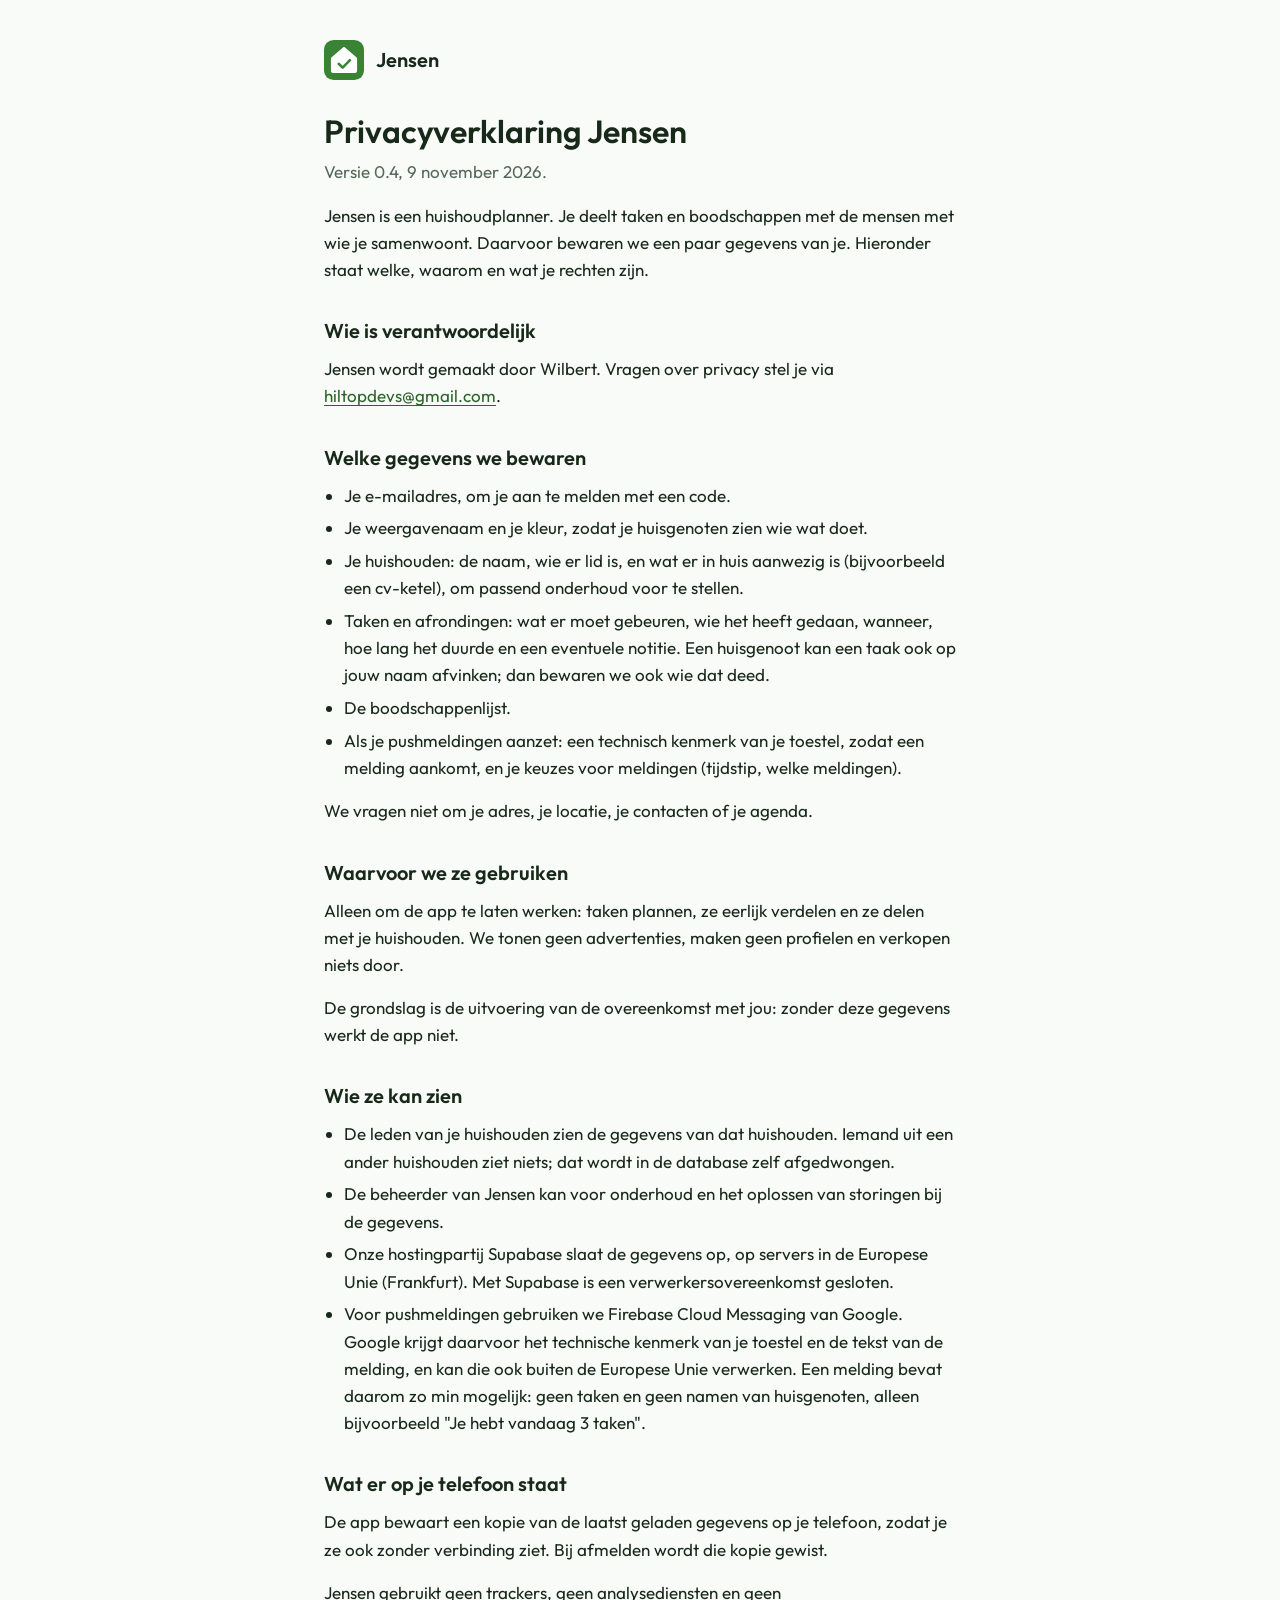
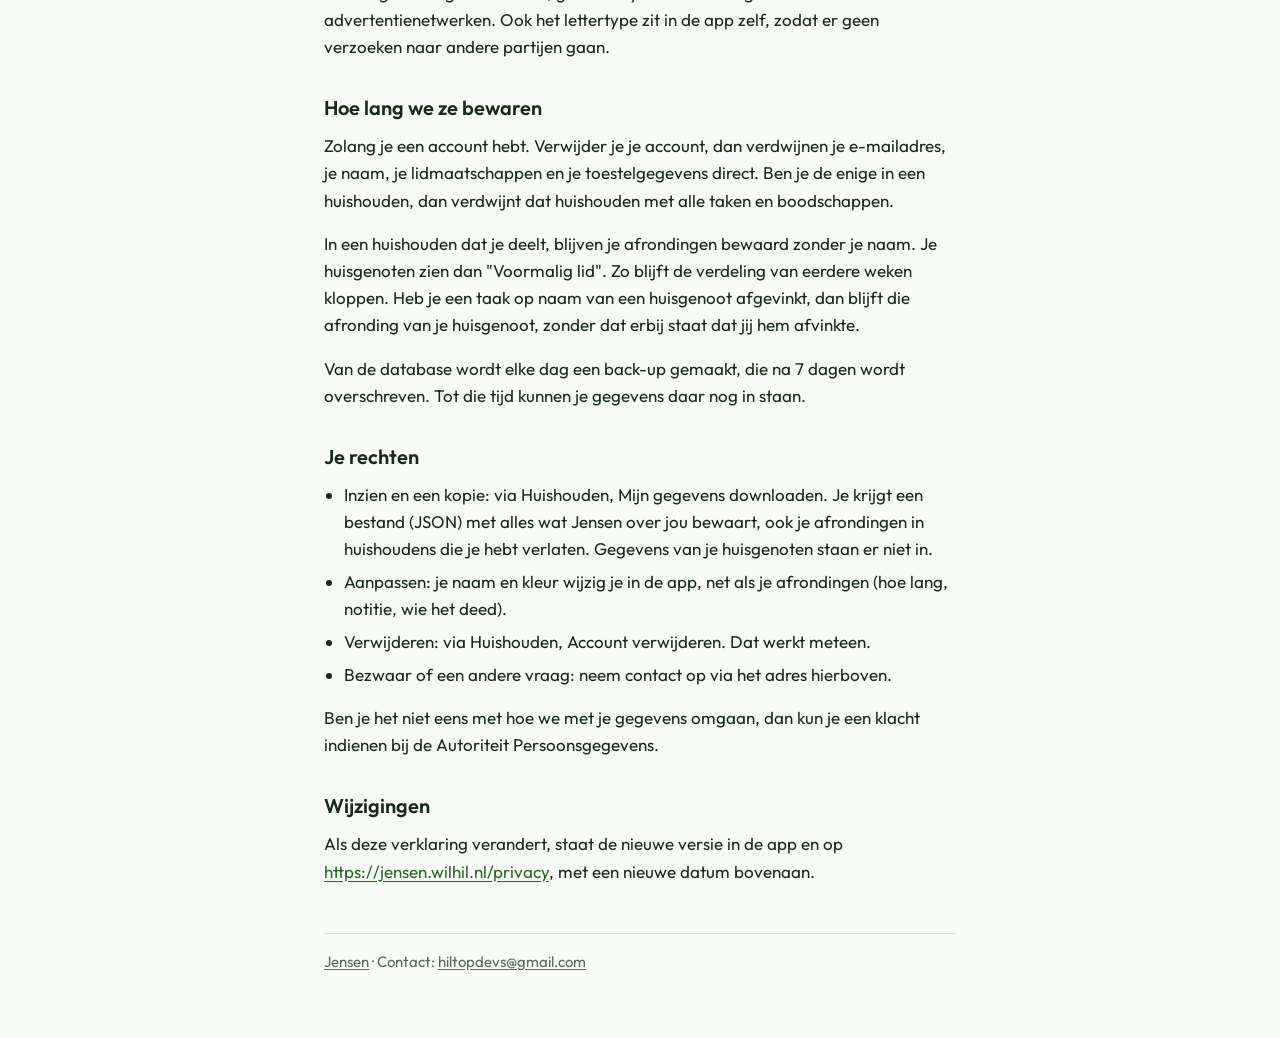
==== privacy/index.html @ 0b73d5e2 "Website van Jensen: voorpagina en privacyverklaring Co-Authored-By: Claude Opus 5.5 <noreply@anthrop" ====
<!DOCTYPE html>
<html lang="nl">
<head>
  <meta charset="utf-8">
  <meta name="viewport" content="width=device-width, initial-scale=1">
  <title>Privacyverklaring Jensen</title>
  <link rel="icon" href="/icon.svg" type="image/svg+xml">
  <link rel="stylesheet" href="/style.css">
</head>
<body>
<main>
  <header class="site"><a href="/"><img src="/icon.svg" alt="">Jensen</a></header>
<!-- Gemaakt door build.py uit app/assets/privacy/privacyverklaring_nl.md. Niet met de hand wijzigen. -->
<h1>Privacyverklaring Jensen</h1>
<p class="meta">Versie 0.4, 9 november 2026.</p>
<p>Jensen is een huishoudplanner. Je deelt taken en boodschappen met de mensen met wie je samenwoont. Daarvoor bewaren we een paar gegevens van je. Hieronder staat welke, waarom en wat je rechten zijn.</p>
<h2>Wie is verantwoordelijk</h2>
<p>Jensen wordt gemaakt door Wilbert. Vragen over privacy stel je via <a href="mailto:hiltopdevs@gmail.com">hiltopdevs@gmail.com</a>.</p>
<h2>Welke gegevens we bewaren</h2>
<ul>
  <li>Je e-mailadres, om je aan te melden met een code.</li>
  <li>Je weergavenaam en je kleur, zodat je huisgenoten zien wie wat doet.</li>
  <li>Je huishouden: de naam, wie er lid is, en wat er in huis aanwezig is (bijvoorbeeld een cv-ketel), om passend onderhoud voor te stellen.</li>
  <li>Taken en afrondingen: wat er moet gebeuren, wie het heeft gedaan, wanneer, hoe lang het duurde en een eventuele notitie. Een huisgenoot kan een taak ook op jouw naam afvinken; dan bewaren we ook wie dat deed.</li>
  <li>De boodschappenlijst.</li>
  <li>Als je pushmeldingen aanzet: een technisch kenmerk van je toestel, zodat een melding aankomt, en je keuzes voor meldingen (tijdstip, welke meldingen).</li>
</ul>
<p>We vragen niet om je adres, je locatie, je contacten of je agenda.</p>
<h2>Waarvoor we ze gebruiken</h2>
<p>Alleen om de app te laten werken: taken plannen, ze eerlijk verdelen en ze delen met je huishouden. We tonen geen advertenties, maken geen profielen en verkopen niets door.</p>
<p>De grondslag is de uitvoering van de overeenkomst met jou: zonder deze gegevens werkt de app niet.</p>
<h2>Wie ze kan zien</h2>
<ul>
  <li>De leden van je huishouden zien de gegevens van dat huishouden. Iemand uit een ander huishouden ziet niets; dat wordt in de database zelf afgedwongen.</li>
  <li>De beheerder van Jensen kan voor onderhoud en het oplossen van storingen bij de gegevens.</li>
  <li>Onze hostingpartij Supabase slaat de gegevens op, op servers in de Europese Unie (Frankfurt). Met Supabase is een verwerkersovereenkomst gesloten.</li>
  <li>Voor pushmeldingen gebruiken we Firebase Cloud Messaging van Google. Google krijgt daarvoor het technische kenmerk van je toestel en de tekst van de melding, en kan die ook buiten de Europese Unie verwerken. Een melding bevat daarom zo min mogelijk: geen taken en geen namen van huisgenoten, alleen bijvoorbeeld &quot;Je hebt vandaag 3 taken&quot;.</li>
</ul>
<h2>Wat er op je telefoon staat</h2>
<p>De app bewaart een kopie van de laatst geladen gegevens op je telefoon, zodat je ze ook zonder verbinding ziet. Bij afmelden wordt die kopie gewist.</p>
<p>Jensen gebruikt geen trackers, geen analysediensten en geen advertentienetwerken. Ook het lettertype zit in de app zelf, zodat er geen verzoeken naar andere partijen gaan.</p>
<h2>Hoe lang we ze bewaren</h2>
<p>Zolang je een account hebt. Verwijder je je account, dan verdwijnen je e-mailadres, je naam, je lidmaatschappen en je toestelgegevens direct. Ben je de enige in een huishouden, dan verdwijnt dat huishouden met alle taken en boodschappen.</p>
<p>In een huishouden dat je deelt, blijven je afrondingen bewaard zonder je naam. Je huisgenoten zien dan &quot;Voormalig lid&quot;. Zo blijft de verdeling van eerdere weken kloppen. Heb je een taak op naam van een huisgenoot afgevinkt, dan blijft die afronding van je huisgenoot, zonder dat erbij staat dat jij hem afvinkte.</p>
<p>Van de database wordt elke dag een back-up gemaakt, die na 7 dagen wordt overschreven. Tot die tijd kunnen je gegevens daar nog in staan.</p>
<h2>Je rechten</h2>
<ul>
  <li>Inzien en een kopie: via Huishouden, Mijn gegevens downloaden. Je krijgt een bestand (JSON) met alles wat Jensen over jou bewaart, ook je afrondingen in huishoudens die je hebt verlaten. Gegevens van je huisgenoten staan er niet in.</li>
  <li>Aanpassen: je naam en kleur wijzig je in de app, net als je afrondingen (hoe lang, notitie, wie het deed).</li>
  <li>Verwijderen: via Huishouden, Account verwijderen. Dat werkt meteen.</li>
  <li>Bezwaar of een andere vraag: neem contact op via het adres hierboven.</li>
</ul>
<p>Ben je het niet eens met hoe we met je gegevens omgaan, dan kun je een klacht indienen bij de Autoriteit Persoonsgegevens.</p>
<h2>Wijzigingen</h2>
<p>Als deze verklaring verandert, staat de nieuwe versie in de app en op <a href="https://jensen.wilhil.nl/privacy">https://jensen.wilhil.nl/privacy</a>, met een nieuwe datum bovenaan.</p>
  <footer>
    <a href="/">Jensen</a> · Contact: <a href="mailto:hiltopdevs@gmail.com">hiltopdevs@gmail.com</a>
  </footer>
</main>
</body>
</html>
---- style.css ----
/* Kleuren gelijk aan JensenPalette in de app (lib/theme.dart) */
@font-face { font-family: Outfit; font-weight: 400; font-display: swap; src: url(/fonts/Outfit-400.ttf) format("truetype"); }
@font-face { font-family: Outfit; font-weight: 600; font-display: swap; src: url(/fonts/Outfit-600.ttf) format("truetype"); }

:root {
  --green: #3A8335;
  --green-deep: #2C6528;
  --ink: #18291A;
  --ink-soft: #56685A;
  --canvas: #F9FBF8;
  --card: #FFFFFF;
  --line: #DDE6DB;
}
@media (prefers-color-scheme: dark) {
  :root {
    --green: #A9D4A3;
    --green-deep: #A9D4A3;
    --ink: #E8F2E6;
    --ink-soft: #A2B9A3;
    --canvas: #101912;
    --card: #1B271D;
    --line: #2C3B2E;
  }
}

* { box-sizing: border-box; }
html { -webkit-text-size-adjust: 100%; }
body {
  margin: 0;
  font-family: Outfit, system-ui, sans-serif;
  font-size: 1.0625rem;
  line-height: 1.6;
  color: var(--ink);
  background: var(--canvas);
}
main { max-width: 42rem; margin: 0 auto; padding: 2.5rem 1.25rem 4rem; }
header.site { display: flex; align-items: center; gap: .75rem; margin-bottom: 2rem; }
header.site a { display: flex; align-items: center; gap: .75rem; color: var(--ink); text-decoration: none; font-weight: 600; font-size: 1.25rem; }
header.site img { width: 2.5rem; height: 2.5rem; border-radius: .6rem; }
h1 { font-size: 2rem; line-height: 1.2; font-weight: 600; margin: 0 0 .5rem; }
h2 { font-size: 1.25rem; font-weight: 600; margin: 2rem 0 .5rem; }
p, ul { margin: 0 0 1rem; }
ul { padding-left: 1.25rem; }
li { margin-bottom: .35rem; }
a { color: var(--green-deep); text-underline-offset: .15em; }
.meta { color: var(--ink-soft); }
.card { background: var(--card); border: 1px solid var(--line); border-radius: 1rem; padding: 1.25rem 1.5rem; margin: 1.5rem 0; }
footer { margin-top: 3rem; padding-top: 1rem; border-top: 1px solid var(--line); color: var(--ink-soft); font-size: .9375rem; }
footer a { color: inherit; }
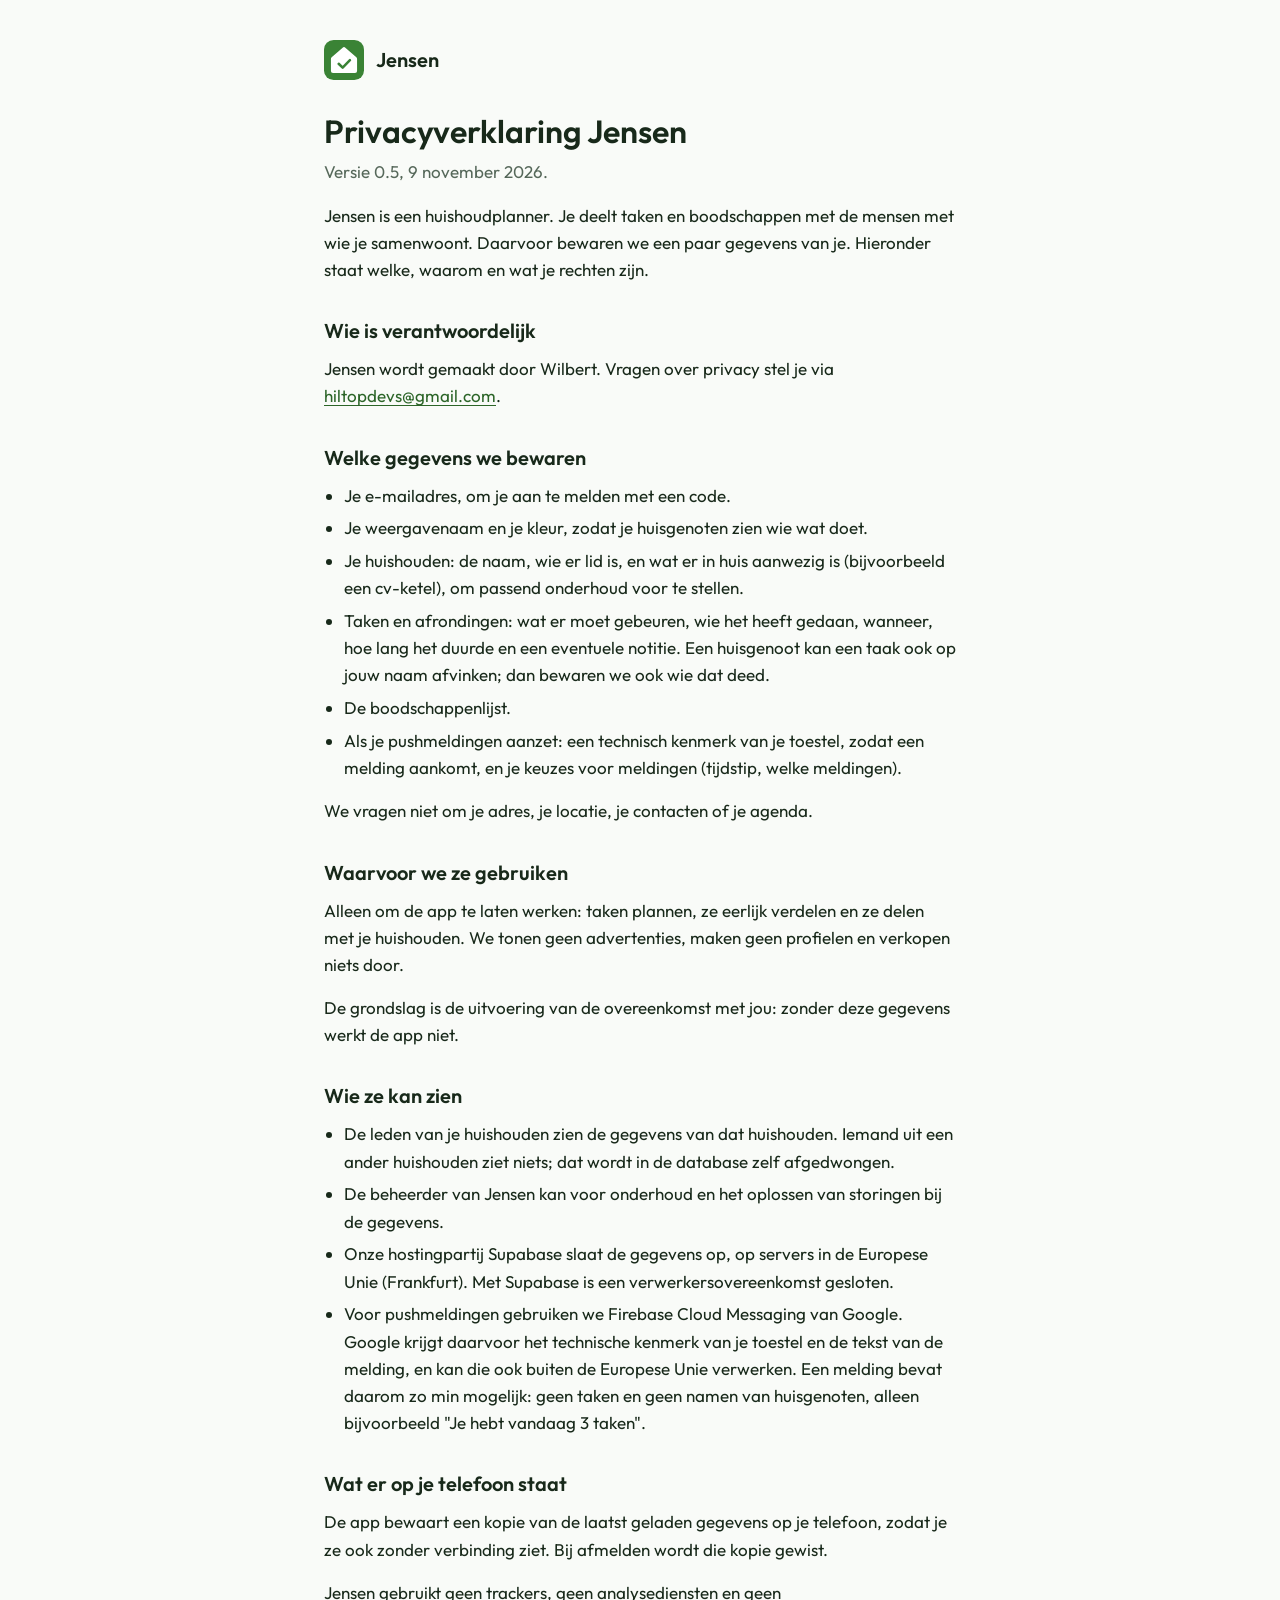
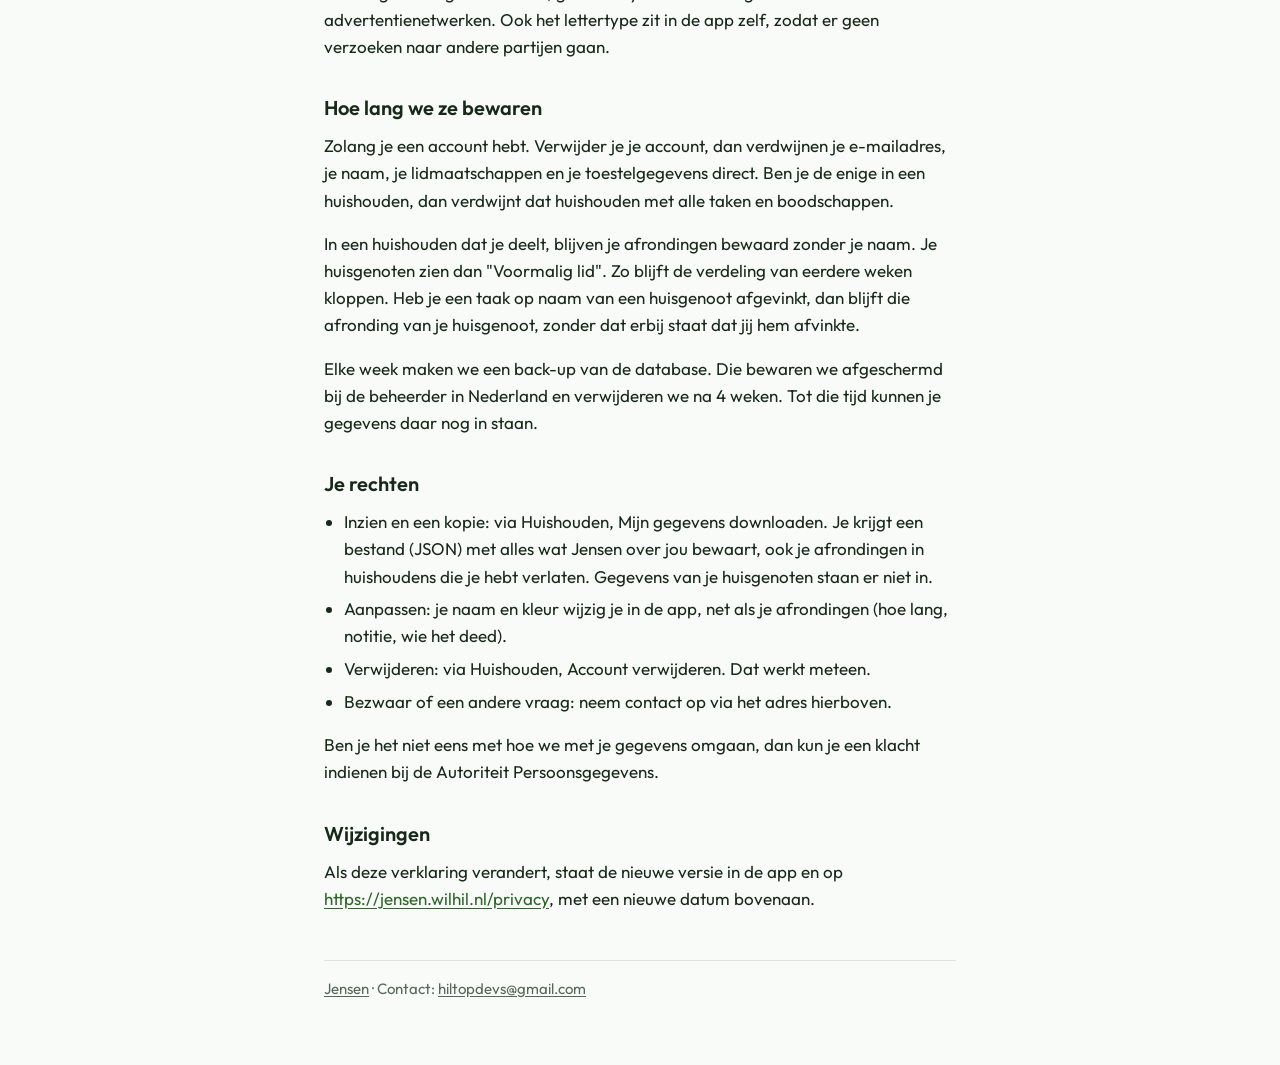
==== commit 201835ee: "Privacyverklaring 0.5: eigen wekelijkse back-ups Co-Authored-By: Claude Opus 5.5 <noreply@anthropic." ====
--- a/privacy/index.html
+++ b/privacy/index.html
@@ -12,7 +12,7 @@
   <header class="site"><a href="/"><img src="/icon.svg" alt="">Jensen</a></header>
 <!-- Gemaakt door build.py uit app/assets/privacy/privacyverklaring_nl.md. Niet met de hand wijzigen. -->
 <h1>Privacyverklaring Jensen</h1>
-<p class="meta">Versie 0.4, 9 november 2026.</p>
+<p class="meta">Versie 0.5, 9 november 2026.</p>
 <p>Jensen is een huishoudplanner. Je deelt taken en boodschappen met de mensen met wie je samenwoont. Daarvoor bewaren we een paar gegevens van je. Hieronder staat welke, waarom en wat je rechten zijn.</p>
 <h2>Wie is verantwoordelijk</h2>
 <p>Jensen wordt gemaakt door Wilbert. Vragen over privacy stel je via <a href="mailto:hiltopdevs@gmail.com">hiltopdevs@gmail.com</a>.</p>
@@ -42,7 +42,7 @@
 <h2>Hoe lang we ze bewaren</h2>
 <p>Zolang je een account hebt. Verwijder je je account, dan verdwijnen je e-mailadres, je naam, je lidmaatschappen en je toestelgegevens direct. Ben je de enige in een huishouden, dan verdwijnt dat huishouden met alle taken en boodschappen.</p>
 <p>In een huishouden dat je deelt, blijven je afrondingen bewaard zonder je naam. Je huisgenoten zien dan &quot;Voormalig lid&quot;. Zo blijft de verdeling van eerdere weken kloppen. Heb je een taak op naam van een huisgenoot afgevinkt, dan blijft die afronding van je huisgenoot, zonder dat erbij staat dat jij hem afvinkte.</p>
-<p>Van de database wordt elke dag een back-up gemaakt, die na 7 dagen wordt overschreven. Tot die tijd kunnen je gegevens daar nog in staan.</p>
+<p>Elke week maken we een back-up van de database. Die bewaren we afgeschermd bij de beheerder in Nederland en verwijderen we na 4 weken. Tot die tijd kunnen je gegevens daar nog in staan.</p>
 <h2>Je rechten</h2>
 <ul>
   <li>Inzien en een kopie: via Huishouden, Mijn gegevens downloaden. Je krijgt een bestand (JSON) met alles wat Jensen over jou bewaart, ook je afrondingen in huishoudens die je hebt verlaten. Gegevens van je huisgenoten staan er niet in.</li>
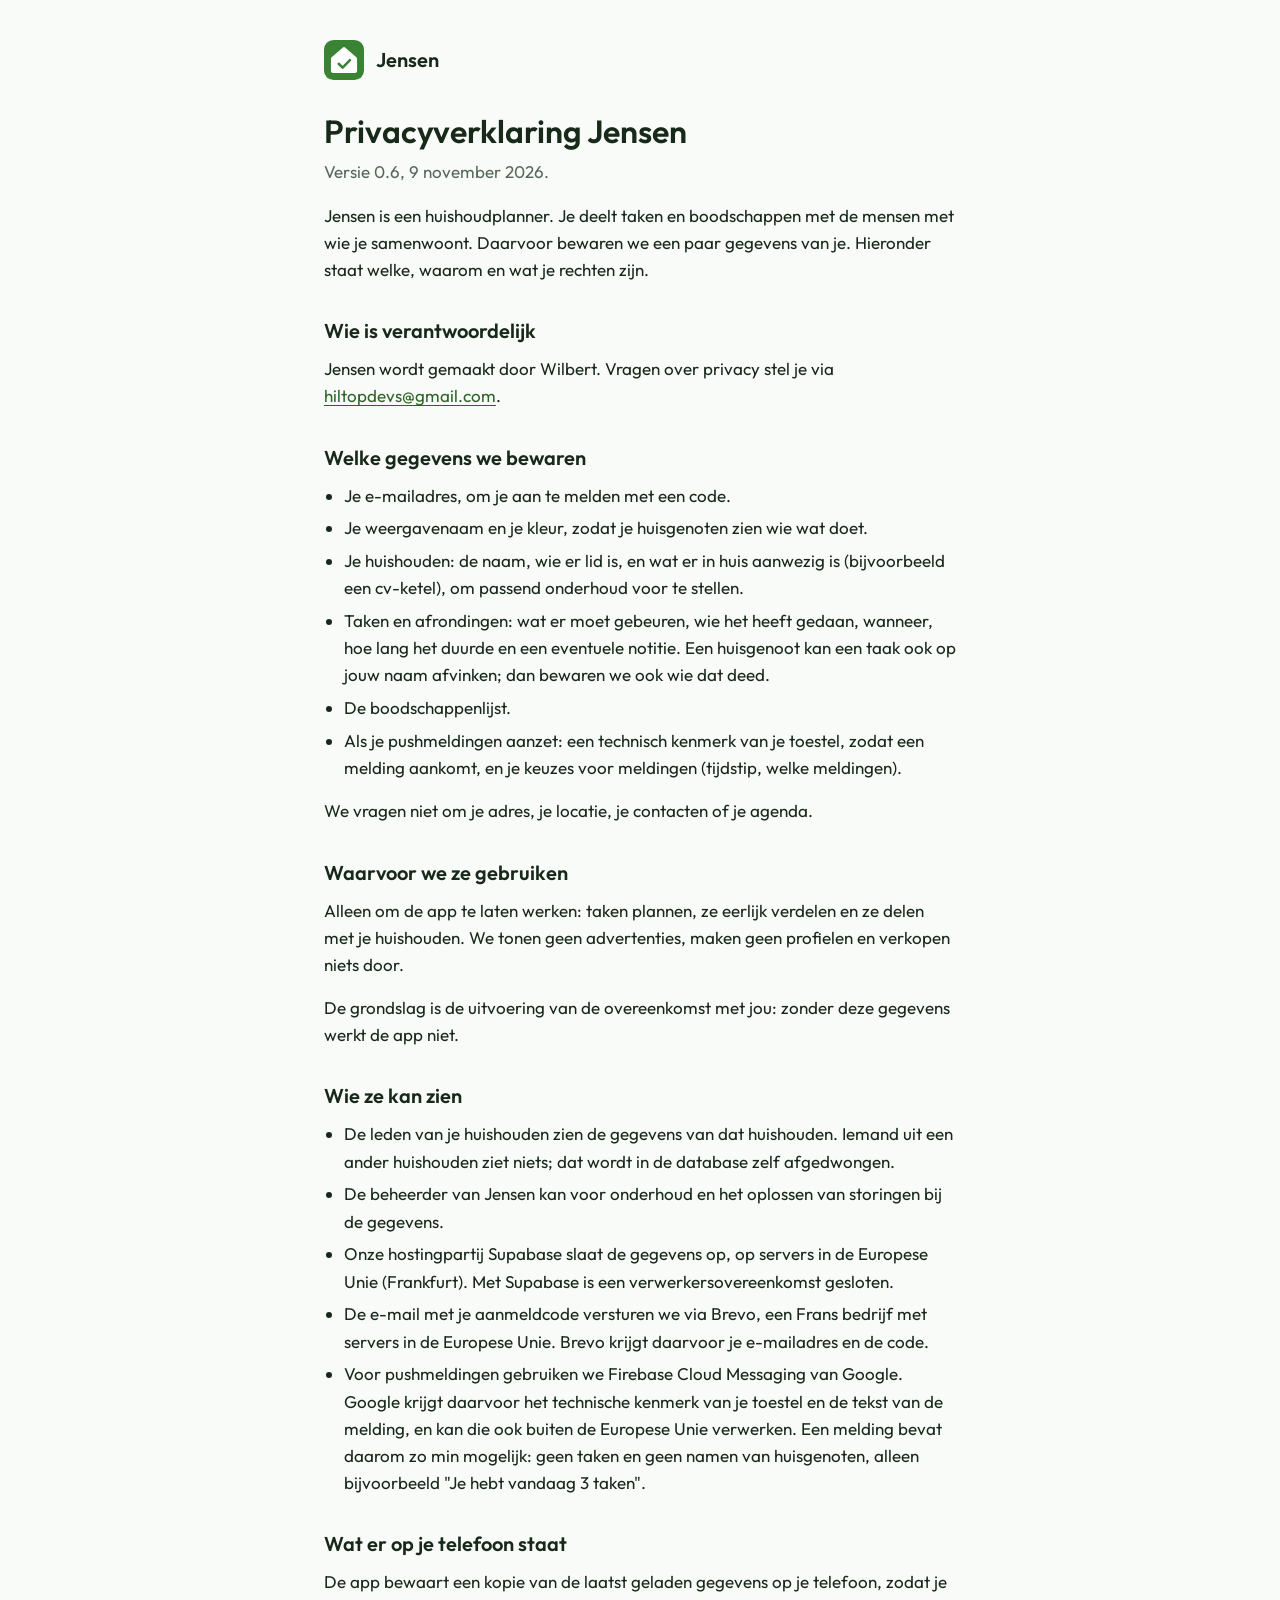
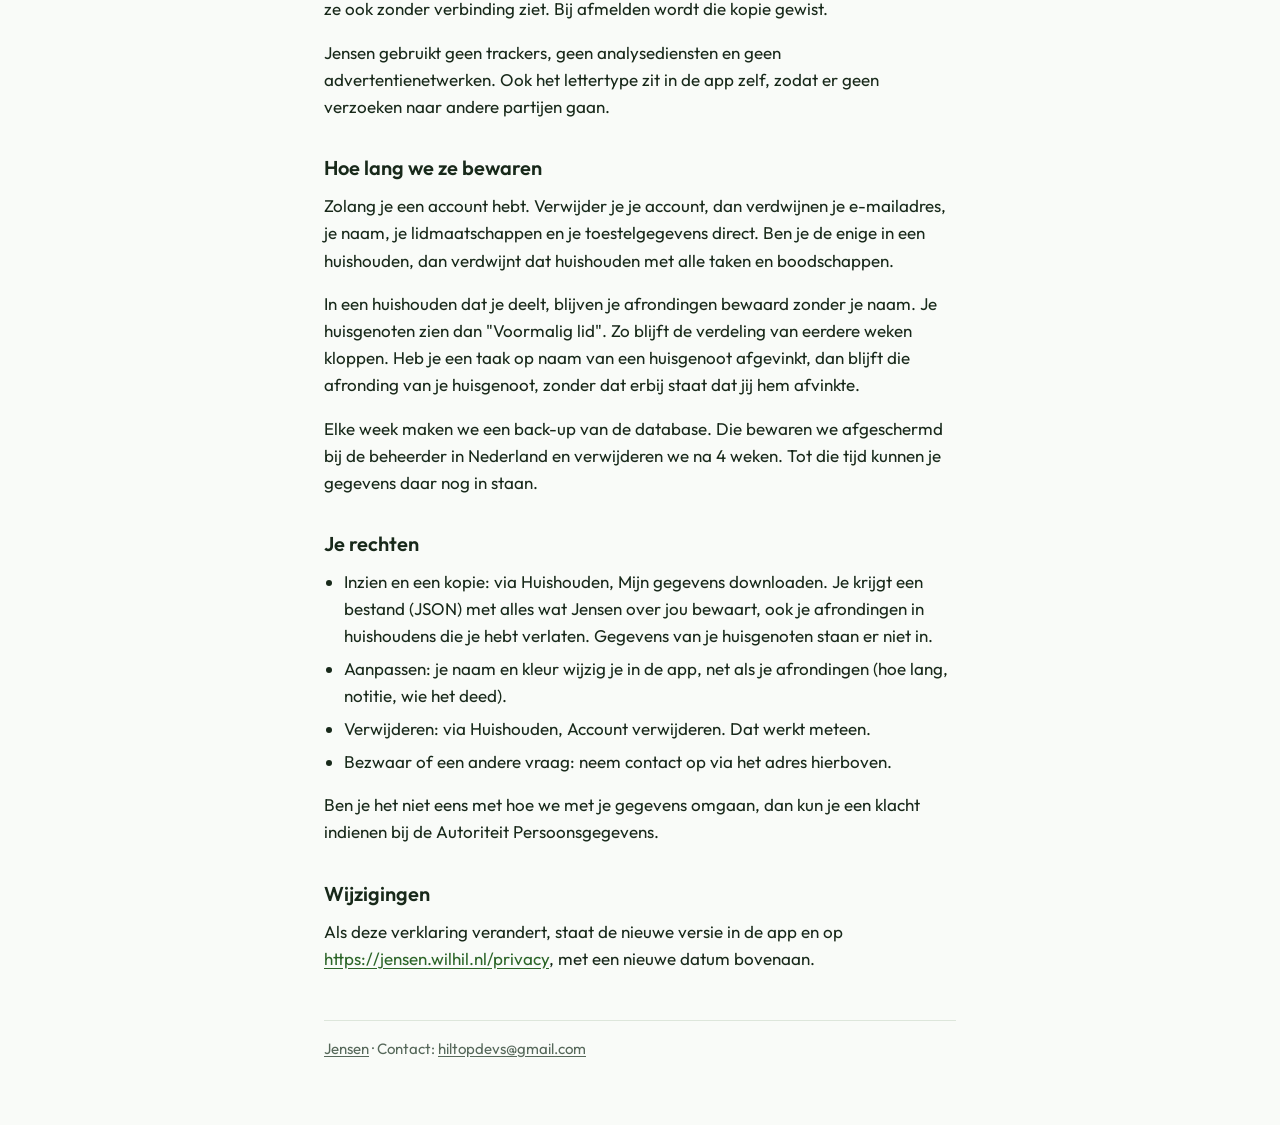
==== commit 3753ed61: "Privacyverklaring 0.6: Brevo voor de mail met de aanmeldcode Co-Authored-By: Claude Opus 5.5 <norepl" ====
--- a/privacy/index.html
+++ b/privacy/index.html
@@ -12,7 +12,7 @@
   <header class="site"><a href="/"><img src="/icon.svg" alt="">Jensen</a></header>
 <!-- Gemaakt door build.py uit app/assets/privacy/privacyverklaring_nl.md. Niet met de hand wijzigen. -->
 <h1>Privacyverklaring Jensen</h1>
-<p class="meta">Versie 0.5, 9 november 2026.</p>
+<p class="meta">Versie 0.6, 9 november 2026.</p>
 <p>Jensen is een huishoudplanner. Je deelt taken en boodschappen met de mensen met wie je samenwoont. Daarvoor bewaren we een paar gegevens van je. Hieronder staat welke, waarom en wat je rechten zijn.</p>
 <h2>Wie is verantwoordelijk</h2>
 <p>Jensen wordt gemaakt door Wilbert. Vragen over privacy stel je via <a href="mailto:hiltopdevs@gmail.com">hiltopdevs@gmail.com</a>.</p>
@@ -34,6 +34,7 @@
   <li>De leden van je huishouden zien de gegevens van dat huishouden. Iemand uit een ander huishouden ziet niets; dat wordt in de database zelf afgedwongen.</li>
   <li>De beheerder van Jensen kan voor onderhoud en het oplossen van storingen bij de gegevens.</li>
   <li>Onze hostingpartij Supabase slaat de gegevens op, op servers in de Europese Unie (Frankfurt). Met Supabase is een verwerkersovereenkomst gesloten.</li>
+  <li>De e-mail met je aanmeldcode versturen we via Brevo, een Frans bedrijf met servers in de Europese Unie. Brevo krijgt daarvoor je e-mailadres en de code.</li>
   <li>Voor pushmeldingen gebruiken we Firebase Cloud Messaging van Google. Google krijgt daarvoor het technische kenmerk van je toestel en de tekst van de melding, en kan die ook buiten de Europese Unie verwerken. Een melding bevat daarom zo min mogelijk: geen taken en geen namen van huisgenoten, alleen bijvoorbeeld &quot;Je hebt vandaag 3 taken&quot;.</li>
 </ul>
 <h2>Wat er op je telefoon staat</h2>
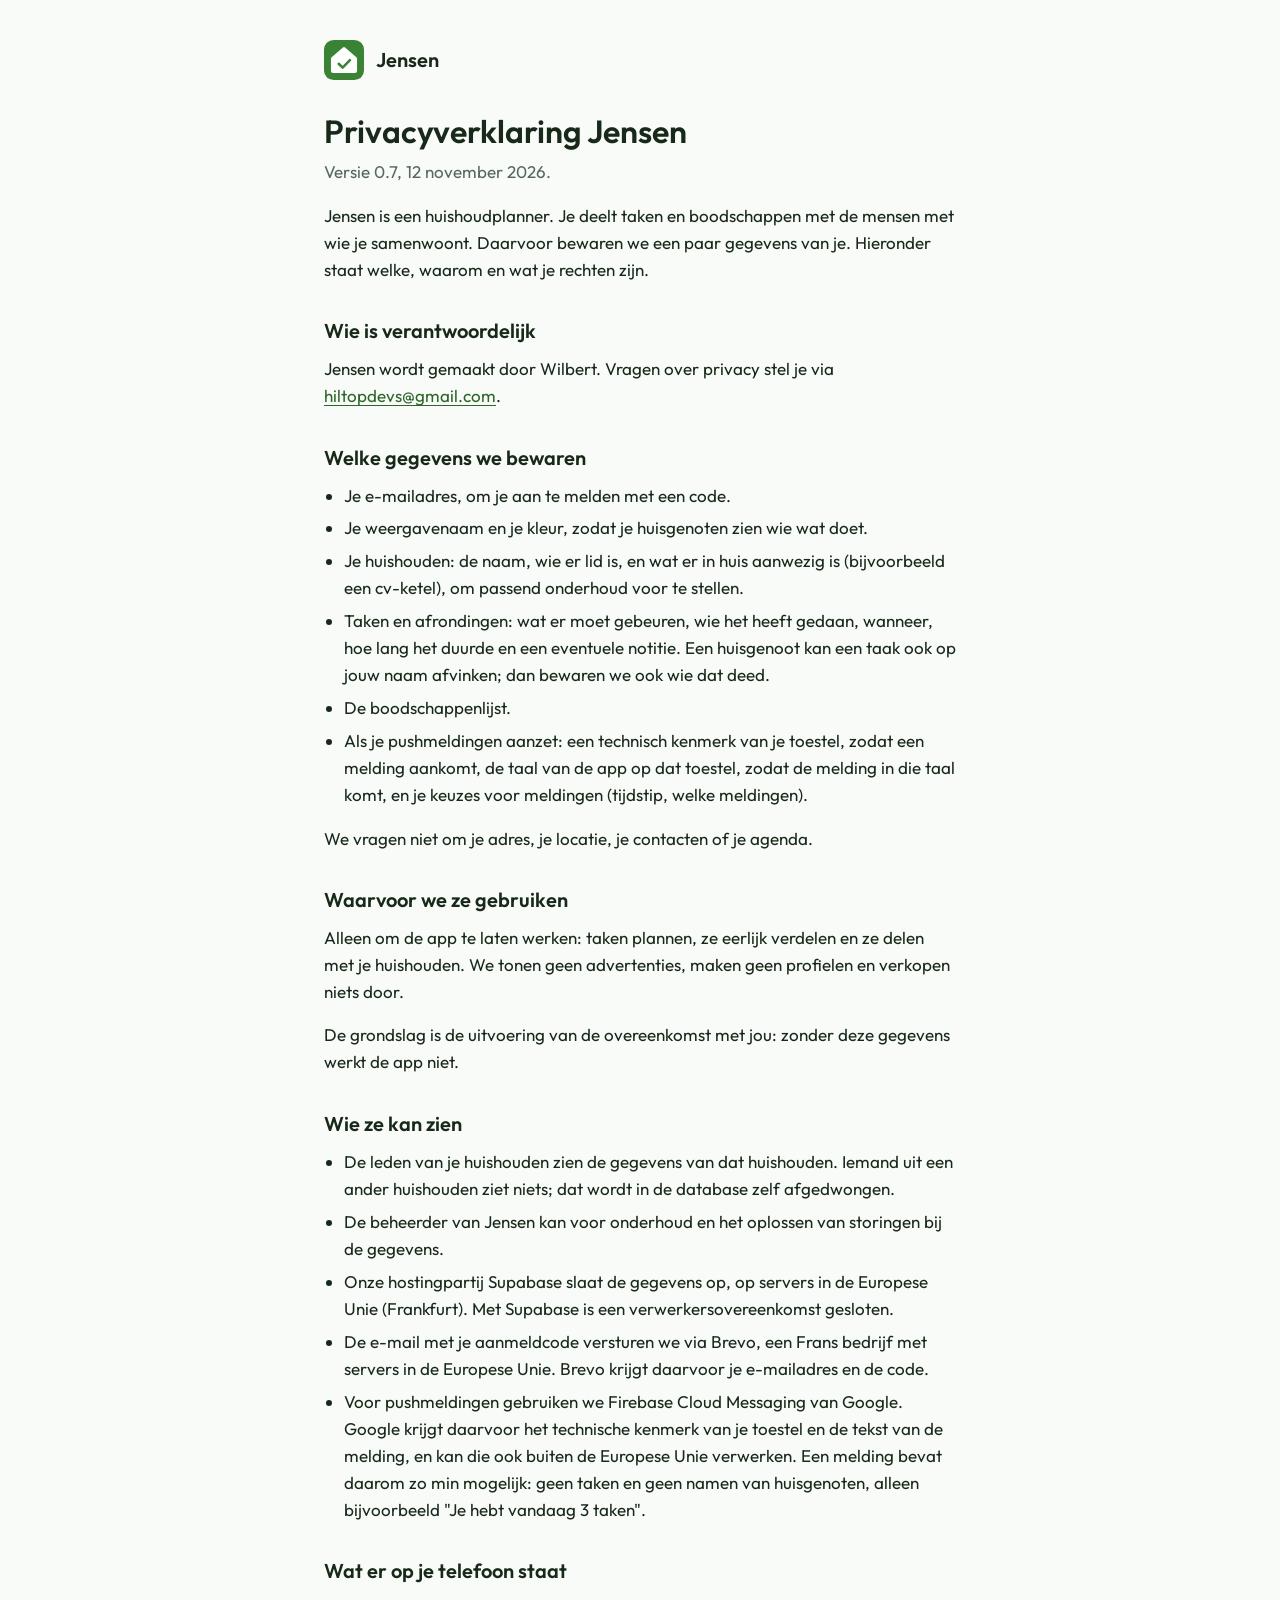
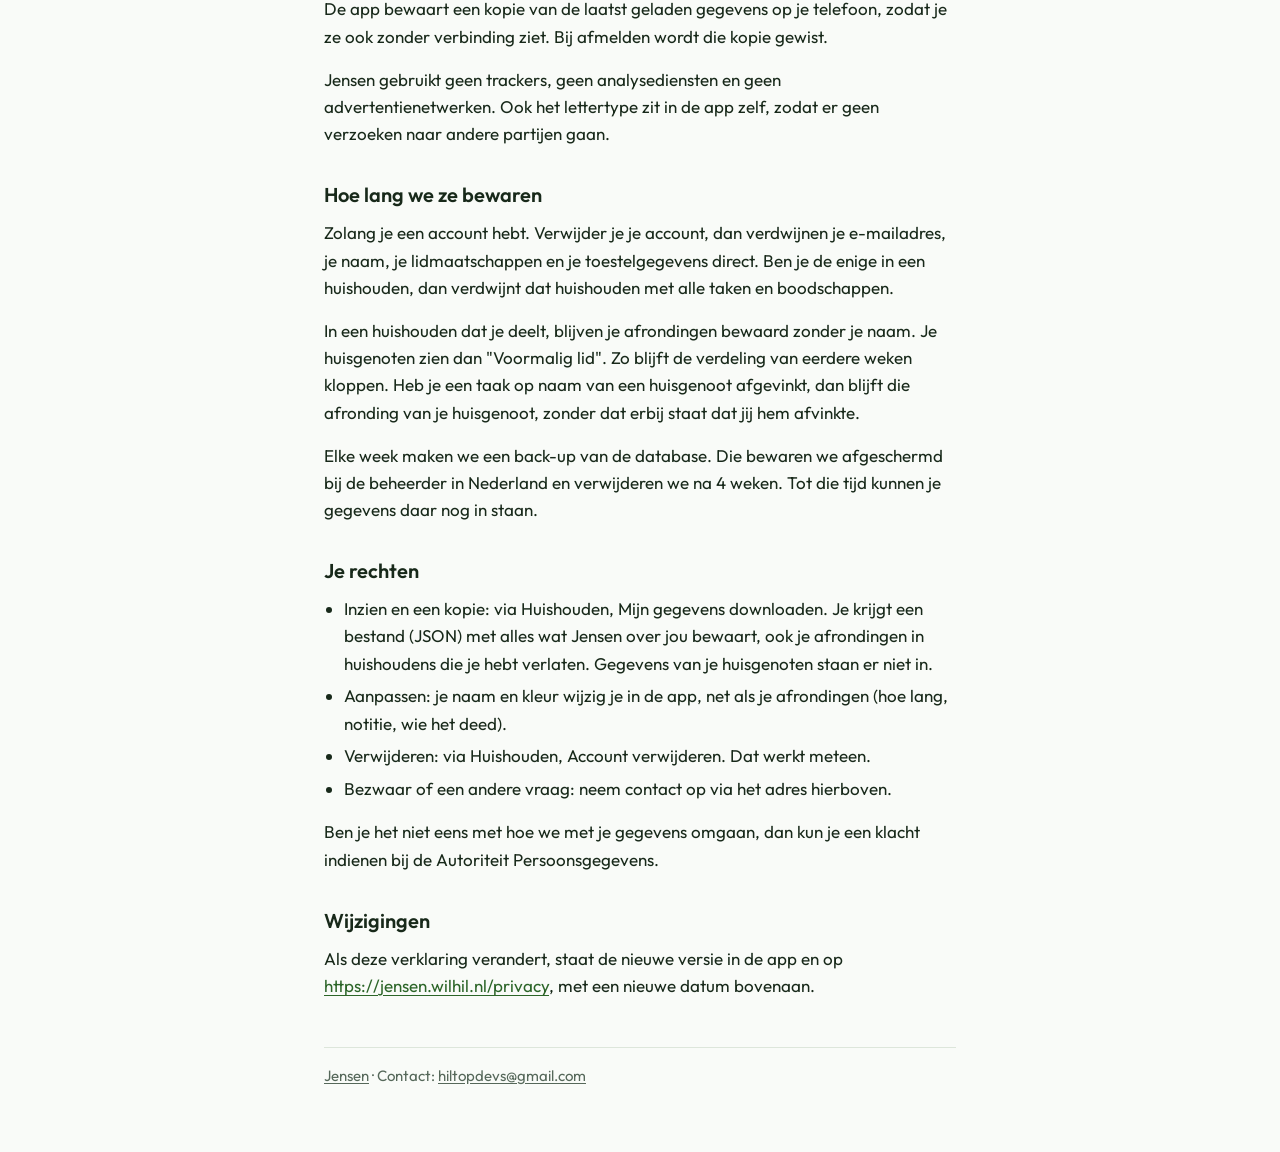
==== commit 0926a503: "Privacyverklaring 0.7: taal van het toestel bij meldingen" ====
--- a/privacy/index.html
+++ b/privacy/index.html
@@ -12,7 +12,7 @@
   <header class="site"><a href="/"><img src="/icon.svg" alt="">Jensen</a></header>
 <!-- Gemaakt door build.py uit app/assets/privacy/privacyverklaring_nl.md. Niet met de hand wijzigen. -->
 <h1>Privacyverklaring Jensen</h1>
-<p class="meta">Versie 0.6, 9 november 2026.</p>
+<p class="meta">Versie 0.7, 12 november 2026.</p>
 <p>Jensen is een huishoudplanner. Je deelt taken en boodschappen met de mensen met wie je samenwoont. Daarvoor bewaren we een paar gegevens van je. Hieronder staat welke, waarom en wat je rechten zijn.</p>
 <h2>Wie is verantwoordelijk</h2>
 <p>Jensen wordt gemaakt door Wilbert. Vragen over privacy stel je via <a href="mailto:hiltopdevs@gmail.com">hiltopdevs@gmail.com</a>.</p>
@@ -23,7 +23,7 @@
   <li>Je huishouden: de naam, wie er lid is, en wat er in huis aanwezig is (bijvoorbeeld een cv-ketel), om passend onderhoud voor te stellen.</li>
   <li>Taken en afrondingen: wat er moet gebeuren, wie het heeft gedaan, wanneer, hoe lang het duurde en een eventuele notitie. Een huisgenoot kan een taak ook op jouw naam afvinken; dan bewaren we ook wie dat deed.</li>
   <li>De boodschappenlijst.</li>
-  <li>Als je pushmeldingen aanzet: een technisch kenmerk van je toestel, zodat een melding aankomt, en je keuzes voor meldingen (tijdstip, welke meldingen).</li>
+  <li>Als je pushmeldingen aanzet: een technisch kenmerk van je toestel, zodat een melding aankomt, de taal van de app op dat toestel, zodat de melding in die taal komt, en je keuzes voor meldingen (tijdstip, welke meldingen).</li>
 </ul>
 <p>We vragen niet om je adres, je locatie, je contacten of je agenda.</p>
 <h2>Waarvoor we ze gebruiken</h2>
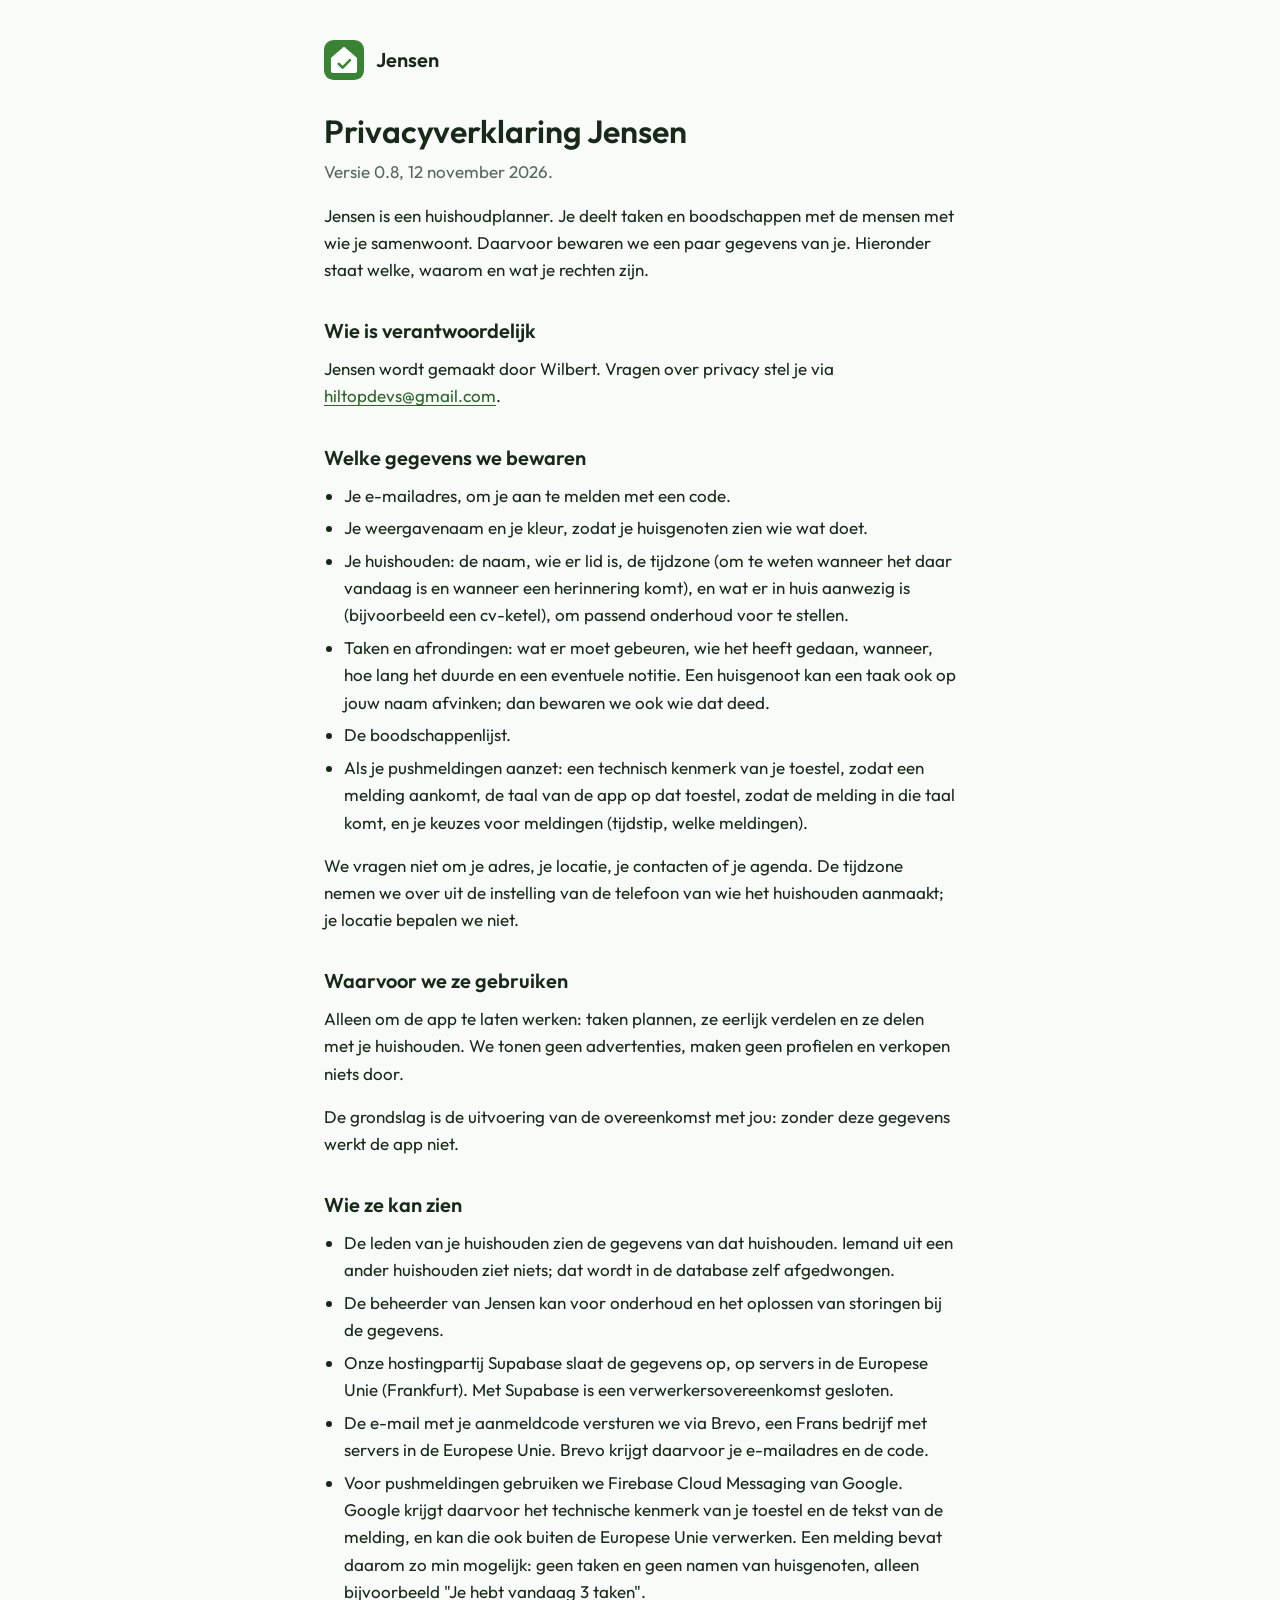
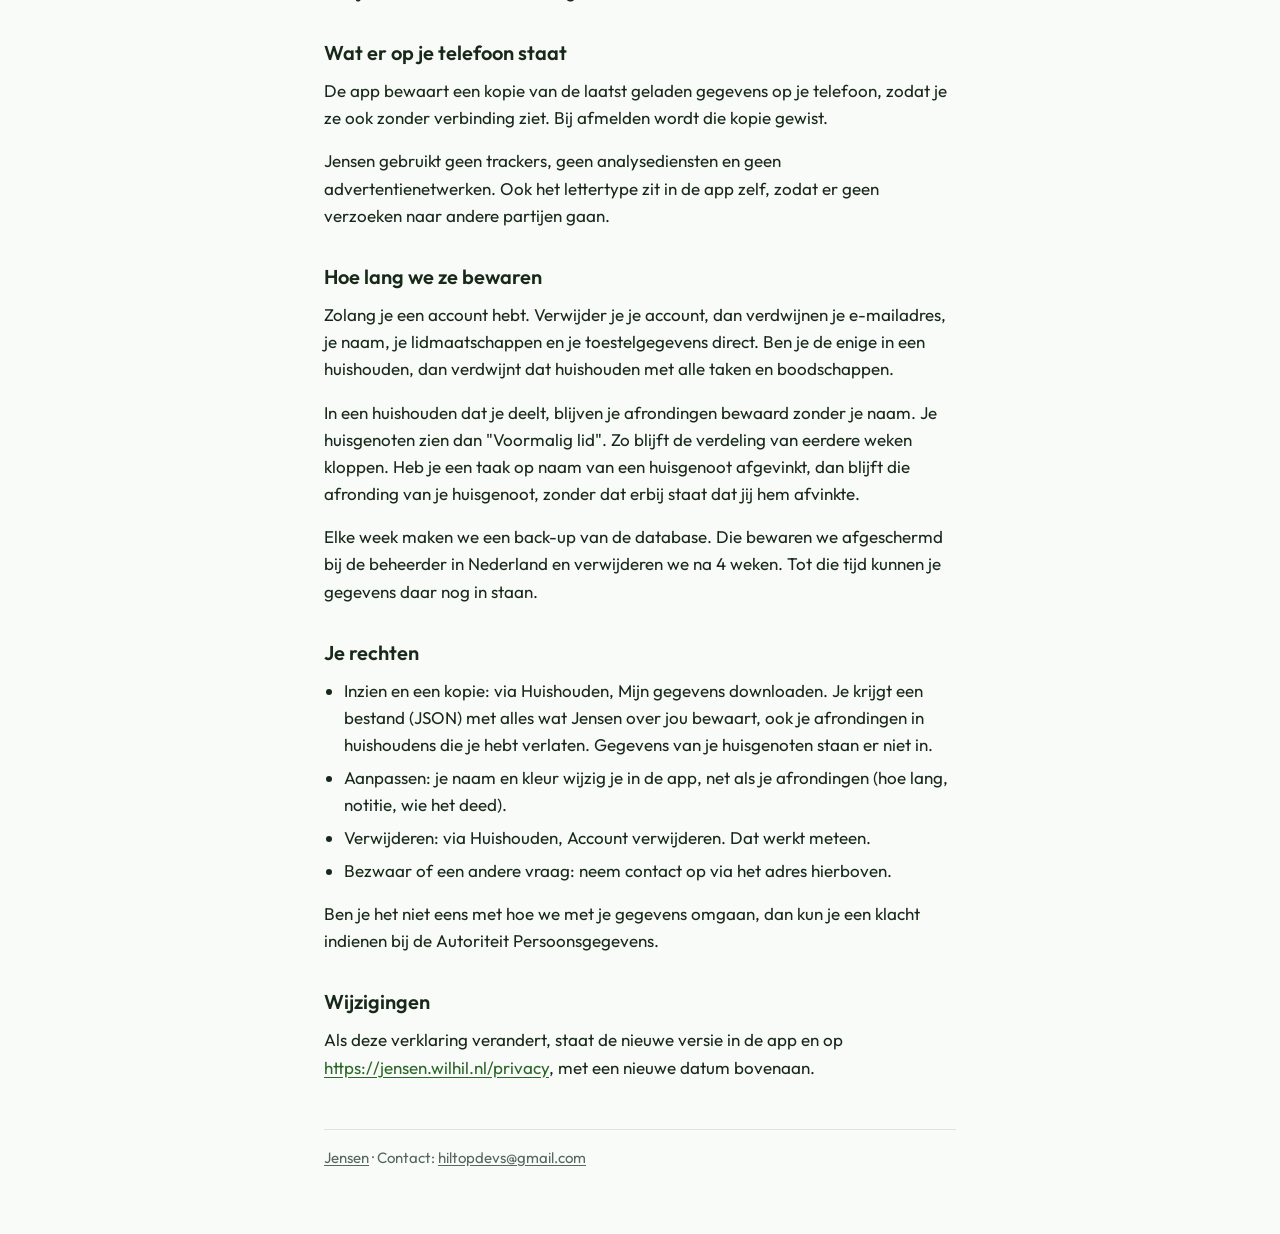
==== commit 537a5054: "Privacyverklaring 0.8: tijdzone van het huishouden" ====
--- a/privacy/index.html
+++ b/privacy/index.html
@@ -12,7 +12,7 @@
   <header class="site"><a href="/"><img src="/icon.svg" alt="">Jensen</a></header>
 <!-- Gemaakt door build.py uit app/assets/privacy/privacyverklaring_nl.md. Niet met de hand wijzigen. -->
 <h1>Privacyverklaring Jensen</h1>
-<p class="meta">Versie 0.7, 12 november 2026.</p>
+<p class="meta">Versie 0.8, 12 november 2026.</p>
 <p>Jensen is een huishoudplanner. Je deelt taken en boodschappen met de mensen met wie je samenwoont. Daarvoor bewaren we een paar gegevens van je. Hieronder staat welke, waarom en wat je rechten zijn.</p>
 <h2>Wie is verantwoordelijk</h2>
 <p>Jensen wordt gemaakt door Wilbert. Vragen over privacy stel je via <a href="mailto:hiltopdevs@gmail.com">hiltopdevs@gmail.com</a>.</p>
@@ -20,12 +20,12 @@
 <ul>
   <li>Je e-mailadres, om je aan te melden met een code.</li>
   <li>Je weergavenaam en je kleur, zodat je huisgenoten zien wie wat doet.</li>
-  <li>Je huishouden: de naam, wie er lid is, en wat er in huis aanwezig is (bijvoorbeeld een cv-ketel), om passend onderhoud voor te stellen.</li>
+  <li>Je huishouden: de naam, wie er lid is, de tijdzone (om te weten wanneer het daar vandaag is en wanneer een herinnering komt), en wat er in huis aanwezig is (bijvoorbeeld een cv-ketel), om passend onderhoud voor te stellen.</li>
   <li>Taken en afrondingen: wat er moet gebeuren, wie het heeft gedaan, wanneer, hoe lang het duurde en een eventuele notitie. Een huisgenoot kan een taak ook op jouw naam afvinken; dan bewaren we ook wie dat deed.</li>
   <li>De boodschappenlijst.</li>
   <li>Als je pushmeldingen aanzet: een technisch kenmerk van je toestel, zodat een melding aankomt, de taal van de app op dat toestel, zodat de melding in die taal komt, en je keuzes voor meldingen (tijdstip, welke meldingen).</li>
 </ul>
-<p>We vragen niet om je adres, je locatie, je contacten of je agenda.</p>
+<p>We vragen niet om je adres, je locatie, je contacten of je agenda. De tijdzone nemen we over uit de instelling van de telefoon van wie het huishouden aanmaakt; je locatie bepalen we niet.</p>
 <h2>Waarvoor we ze gebruiken</h2>
 <p>Alleen om de app te laten werken: taken plannen, ze eerlijk verdelen en ze delen met je huishouden. We tonen geen advertenties, maken geen profielen en verkopen niets door.</p>
 <p>De grondslag is de uitvoering van de overeenkomst met jou: zonder deze gegevens werkt de app niet.</p>
